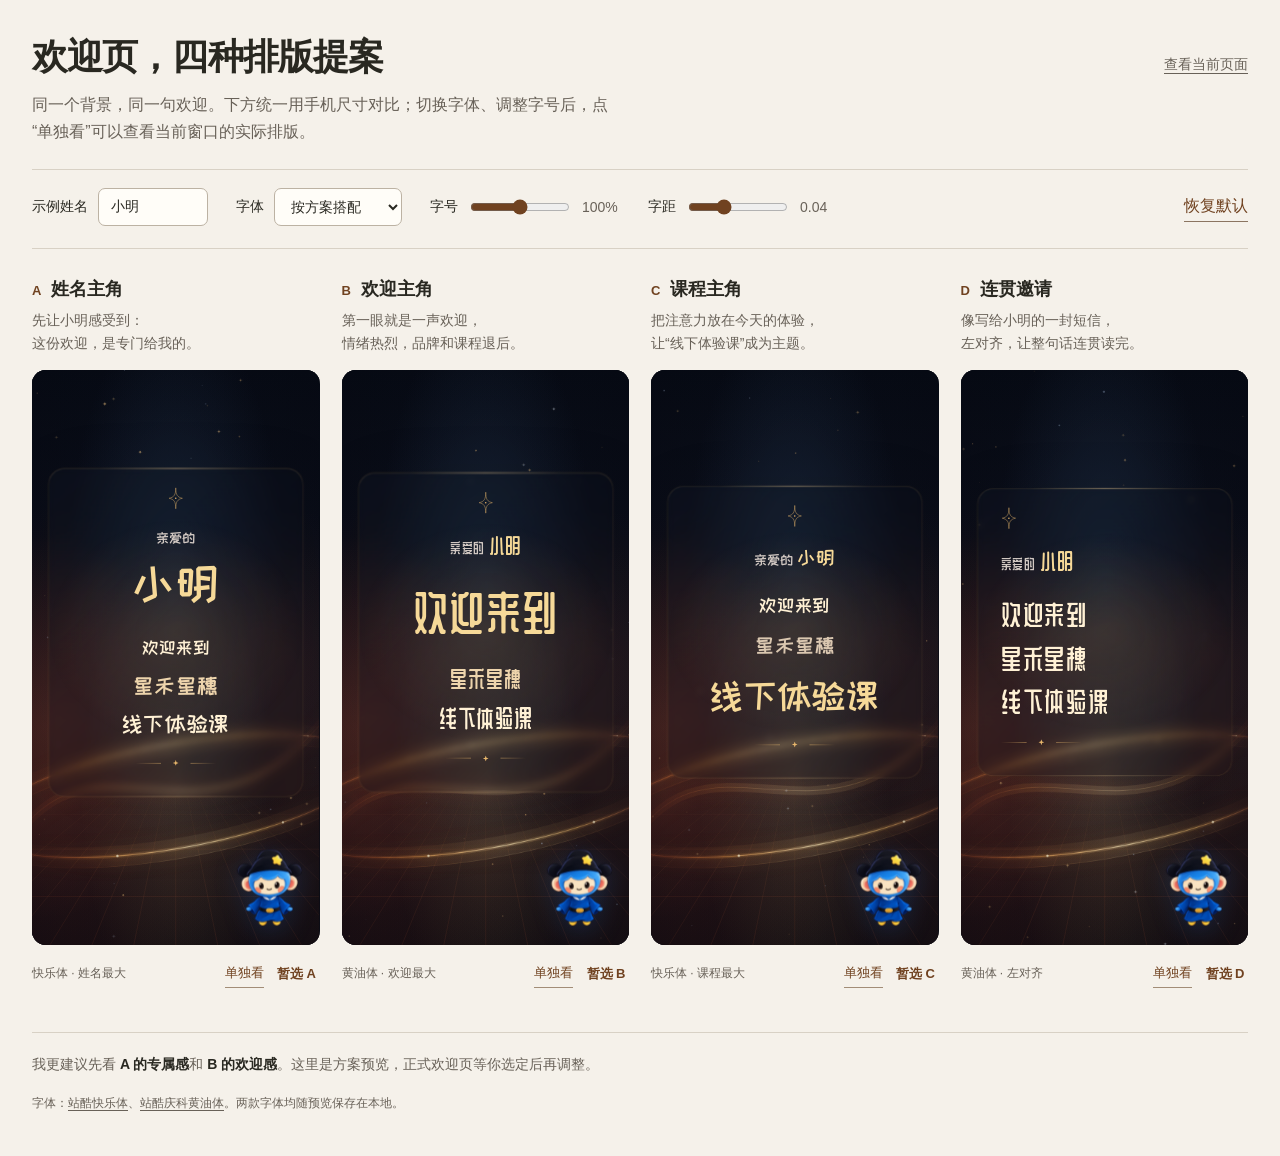
==== typography-preview.html @ 37e227c2 "Add four playful typography proposals for welcome page" ====
<!doctype html>
<html lang="zh-CN">
<head>
  <meta charset="utf-8" />
  <meta name="viewport" content="width=device-width, initial-scale=1" />
  <meta name="theme-color" content="#f5f1ea" />
  <meta name="robots" content="noindex" />
  <title>欢迎页 · 四种排版提案</title>
  <style>
    :root { color-scheme: light; --paper: #f5f1ea; --ink: #292821; --muted: #686158; --line: #d8d1c5; --accent: #704220; }
    * { box-sizing: border-box; }
    body { margin: 0; background: var(--paper); color: var(--ink); font-family: "PingFang SC", "Microsoft YaHei", sans-serif; }
    button, input, select { font: inherit; }
    button, select { cursor: pointer; }
    button, input, select { accent-color: var(--accent); }
    :focus-visible { outline: 2px solid var(--accent); outline-offset: 4px; }
    ::selection { background: #e8d5b8; color: #292821; }
    .review { max-width: 1600px; margin: auto; padding: 34px 32px 42px; }
    .review-heading { display: flex; align-items: baseline; justify-content: space-between; gap: 24px; }
    h1 { margin: 0; font-size: clamp(24px, 3vw, 36px); line-height: 1.25; letter-spacing: -.025em; font-weight: 600; }
    .current-link { color: var(--muted); font-size: 14px; text-underline-offset: 4px; white-space: nowrap; }
    .intro { max-width: 65ch; margin: 12px 0 24px; color: var(--muted); font-size: 16px; line-height: 1.7; }
    .controls { display: flex; flex-wrap: wrap; align-items: center; gap: 18px 28px; padding: 18px 0 22px; border-top: 1px solid var(--line); border-bottom: 1px solid var(--line); }
    .control { display: flex; align-items: center; gap: 10px; font-size: 14px; }
    .control label { white-space: nowrap; }
    input[type="text"], select { height: 38px; padding: 0 12px; border: 1px solid #bcb2a3; border-radius: 7px; color: var(--ink); background: #fffdf8; }
    input[type="text"] { width: 110px; }
    select { max-width: 180px; }
    input[type="range"] { width: 100px; }
    output { min-width: 38px; font-variant-numeric: tabular-nums; color: var(--muted); }
    .reset { margin-left: auto; border: 0; border-bottom: 1px solid #8b7561; padding: 4px 0; background: transparent; color: var(--accent); }
    .variants { display: grid; grid-template-columns: repeat(4, minmax(0, 1fr)); gap: 22px; margin-top: 28px; }
    .variant { min-width: 0; padding-bottom: 16px; border-bottom: 2px solid transparent; }
    .variant.is-picked { border-bottom-color: var(--accent); }
    .variant-heading { display: flex; gap: 10px; align-items: baseline; }
    .letter { font-size: 13px; color: var(--accent); font-weight: 700; }
    h2 { margin: 0; font-size: 18px; font-weight: 600; }
    .variant-summary { margin: 8px 0 16px; color: var(--muted); font-size: 14px; line-height: 1.6; min-height: 45px; }
    .stage { width: 100%; aspect-ratio: 390 / 780; position: relative; overflow: hidden; background: #070b15; border-radius: 14px; }
    .stage iframe { position: absolute; inset: 0 auto auto 0; width: 390px; height: 780px; border: 0; transform-origin: 0 0; }
    .stage[data-ready="false"]::after { position: absolute; inset: 0; content: "字体准备中…"; display: grid; place-items: center; color: #e9d6b8; background: #070b15; font-size: 14px; pointer-events: none; }
    .variant-footer { display: flex; justify-content: space-between; align-items: center; gap: 8px; margin-top: 14px; }
    .font-note { margin: 0; color: var(--muted); font-size: 12px; }
    .actions { display: flex; gap: 10px; }
    .actions a, .pick { padding: 5px 0; color: var(--accent); background: transparent; border: 0; text-decoration: none; font-size: 13px; }
    .actions a { border-bottom: 1px solid #a28d77; }
    .pick { min-width: 46px; font-weight: 600; }
    .pick[aria-pressed="true"] { color: #3d4e2f; }
    .selection { margin: 26px 0 0; padding-top: 20px; border-top: 1px solid var(--line); color: var(--muted); font-size: 14px; line-height: 1.7; }
    .selection strong { color: var(--ink); }
    .font-sources { margin: 16px 0 0; color: var(--muted); font-size: 12px; line-height: 1.7; }
    .font-sources a { color: inherit; text-underline-offset: 3px; }
    @media (max-width: 1100px) { .variants { grid-template-columns: repeat(2, minmax(0, 1fr)); gap: 30px 24px; } .stage { max-width: 390px; } .reset { margin-left: 0; } }
    @media (max-width: 600px) {
      .review { padding: 24px 20px 32px; }
      .review-heading { align-items: flex-start; gap: 16px; }
      h1 { max-width: 8em; font-size: 25px; }
      .current-link { font-size: 12px; padding-top: 6px; }
      .intro { font-size: 14px; margin-bottom: 18px; }
      .controls { gap: 14px 18px; padding-block: 16px; }
      .control { flex-wrap: wrap; gap: 8px; font-size: 13px; }
      input[type="text"] { width: 86px; }
      select { width: 150px; padding-inline: 8px; }
      .variants { grid-template-columns: minmax(0, 1fr); gap: 34px; }
      .variant-summary { min-height: 0; }
      .stage { margin-inline: auto; }
    }
  </style>
</head>
<body>
  <main class="review">
    <div class="review-heading">
      <h1>欢迎页，四种排版提案</h1>
      <a class="current-link" href="index.html">查看当前页面</a>
    </div>
    <p class="intro">同一个背景，同一句欢迎。下方统一用手机尺寸对比；切换字体、调整字号后，点“单独看”可以查看当前窗口的实际排版。</p>
    <form class="controls" onsubmit="return false">
      <div class="control"><label for="preview-name">示例姓名</label><input id="preview-name" type="text" value="小明" maxlength="16" autocomplete="off" /></div>
      <div class="control"><label for="preview-font">字体</label><select id="preview-font"><option value="scheme">按方案搭配</option value="playful">站酷快乐体 · 活泼</option><option value="butter">黄油体 · 圆润</option></select></div>
      <div class="control"><label for="preview-scale">字号</label><input id="preview-scale" type="range" min="85" max="115" step="5" value="100" /><output for="preview-scale" id="scale-output">100%</output></div>
      <div class="control"><label for="preview-tracking">字距</label><input id="preview-tracking" type="range" min="0" max="12" step="1" value="4" /><output for="preview-tracking" id="tracking-output">0.04</output></div>
      <button class="reset" type="button" id="reset-preview">恢复默认</button>
    </form>
    <section class="variants" aria-label="四种欢迎页排版对比">
      <article class="variant" data-scheme="a">
        <div class="variant-heading"><span class="letter">A</span><h2>姓名主角</h2></div>
        <p class="variant-summary">先让小明感受到：<br />这份欢迎，是专门给我的。</p>
        <div class="stage" data-ready="false"><iframe src="previews/a-name.html" title="方案 A：姓名主角" loading="eager"></iframe></div>
        <div class="variant-footer"><p class="font-note">快乐体 · 姓名最大</p><div class="actions"><a href="previews/a-name.html" target="_blank" rel="noopener">单独看</a><button class="pick" type="button" aria-pressed="false" data-pick="a">暂选 A</button></div></div>
      </article>
      <article class="variant" data-scheme="b">
        <div class="variant-heading"><span class="letter">B</span><h2>欢迎主角</h2></div>
        <p class="variant-summary">第一眼就是一声欢迎，<br />情绪热烈，品牌和课程退后。</p>
        <div class="stage" data-ready="false"><iframe src="previews/b-welcome.html" title="方案 B：欢迎主角" loading="eager"></iframe></div>
        <div class="variant-footer"><p class="font-note">黄油体 · 欢迎最大</p><div class="actions"><a href="previews/b-welcome.html" target="_blank" rel="noopener">单独看</a><button class="pick" type="button" aria-pressed="false" data-pick="b">暂选 B</button></div></div>
      </article>
      <article class="variant" data-scheme="c">
        <div class="variant-heading"><span class="letter">C</span><h2>课程主角</h2></div>
        <p class="variant-summary">把注意力放在今天的体验，<br />让“线下体验课”成为主题。</p>
        <div class="stage" data-ready="false"><iframe src="previews/c-course.html" title="方案 C：课程主角" loading="eager"></iframe></div>
        <div class="variant-footer"><p class="font-note">快乐体 · 课程最大</p><div class="actions"><a href="previews/c-course.html" target="_blank" rel="noopener">单独看</a><button class="pick" type="button" aria-pressed="false" data-pick="c">暂选 C</button></div></div>
      </article>
      <article class="variant" data-scheme="d">
        <div class="variant-heading"><span class="letter">D</span><h2>连贯邀请</h2></div>
        <p class="variant-summary">像写给小明的一封短信，<br />左对齐，让整句话连贯读完。</p>
        <div class="stage" data-ready="false"><iframe src="previews/d-sentence.html" title="方案 D：连贯邀请" loading="eager"></iframe></div>
        <div class="variant-footer"><p class="font-note">黄油体 · 左对齐</p><div class="actions"><a href="previews/d-sentence.html" target="_blank" rel="noopener">单独看</a><button class="pick" type="button" aria-pressed="false" data-pick="d">暂选 D</button></div></div>
      </article>
    </section>
    <p class="selection" id="selection-status" role="status">我更建议先看 <strong>A 的专属感</strong>和 <strong>B 的欢迎感</strong>。这里是方案预览，正式欢迎页等你选定后再调整。</p>
    <p class="font-sources">字体：<a href="https://github.com/google/fonts/tree/main/ofl/zcoolkuaile" target="_blank" rel="noopener">站酷快乐体</a>、<a href="https://github.com/google/fonts/tree/main/ofl/zcoolqingkehuangyou" target="_blank" rel="noopener">站酷庆科黄油体</a>。两款字体均随预览保存在本地。</p>
  </main>
  <script>
    (() => {
      const frames = [...document.querySelectorAll('.stage iframe')];
      const nameInput = document.querySelector('#preview-name');
      const fontInput = document.querySelector('#preview-font');
      const scaleInput = document.querySelector('#preview-scale');
      const trackingInput = document.querySelector('#preview-tracking');
      const scaleOutput = document.querySelector('#scale-output');
      const trackingOutput = document.querySelector('#tracking-output');
      const status = document.querySelector('#selection-status');
      const initialStatus = status.innerHTML;
      const fontFamilies = { playful: '"ZCOOL KuaiLe", sans-serif', butter: '"ZCOOL QingKe HuangYou", sans-serif' };
      const schemeNames = { a: '姓名主角', b: '欢迎主角', c: '课程主角', d: '连贯邀请' };

      function applySettings() {
        scaleOutput.value = `${scaleInput.value}%`;
        trackingOutput.value = (Number(trackingInput.value) / 100).toFixed(2);
        for (const frame of frames) {
          const doc = frame.contentDocument;
          const name = doc?.querySelector('#attendee-name');
          if (!name) continue;
          name.textContent = nameInput.value.trim() || '小明';
          doc.documentElement.style.setProperty('--type-scale', String(Number(scaleInput.value) / 100));
          doc.documentElement.style.setProperty('--type-tracking', `${Number(trackingInput.value) / 100}em`);
          if (fontInput.value === 'scheme') doc.documentElement.style.removeProperty('--preview-font');
          else doc.documentElement.style.setProperty('--preview-font', fontFamilies[fontInput.value]);
          const standaloneUrl = new URL(frame.getAttribute('src'), document.baseURI);
          standaloneUrl.search = new URLSearchParams({ name: name.textContent, font: fontInput.value, scale: scaleInput.value, tracking: trackingInput.value }).toString();
          frame.closest('.variant').querySelector('.actions a').href = standaloneUrl.href;
        }
      }

      const resizeObserver = new ResizeObserver(entries => {
        for (const entry of entries) entry.target.querySelector('iframe').style.transform = `scale(${entry.contentRect.width / 390})`;
      });
      for (const frame of frames) {
        resizeObserver.observe(frame.parentElement);
        frame.addEventListener('load', async () => {
          applySettings();
          await frame.contentDocument.fonts.ready;
          frame.parentElement.dataset.ready = 'true';
        });
      }
      for (const control of [nameInput, fontInput, scaleInput, trackingInput]) control.addEventListener('input', applySettings);
      for (const pick of document.querySelectorAll('[data-pick]')) {
        pick.addEventListener('click', () => {
          for (const other of document.querySelectorAll('[data-pick]')) other.setAttribute('aria-pressed', String(other === pick));
          for (const card of document.querySelectorAll('[data-scheme]')) card.classList.toggle('is-picked', card.dataset.scheme === pick.dataset.pick);
          status.textContent = `当前暂选：${pick.dataset.pick.toUpperCase()} · ${schemeNames[pick.dataset.pick]}。你可以继续调字体、字号和字距，最后把喜欢的方案告诉我。`;
        });
      }
      document.querySelector('#reset-preview').addEventListener('click', () => {
        nameInput.value = '小明'; fontInput.value = 'scheme'; scaleInput.value = '100'; trackingInput.value = '4';
        applySettings();
        for (const pick of document.querySelectorAll('[data-pick]')) pick.setAttribute('aria-pressed', 'false');
        for (const card of document.querySelectorAll('[data-scheme]')) card.classList.remove('is-picked');
        status.innerHTML = initialStatus;
      });
    })();
  </script>
</body>
</html>
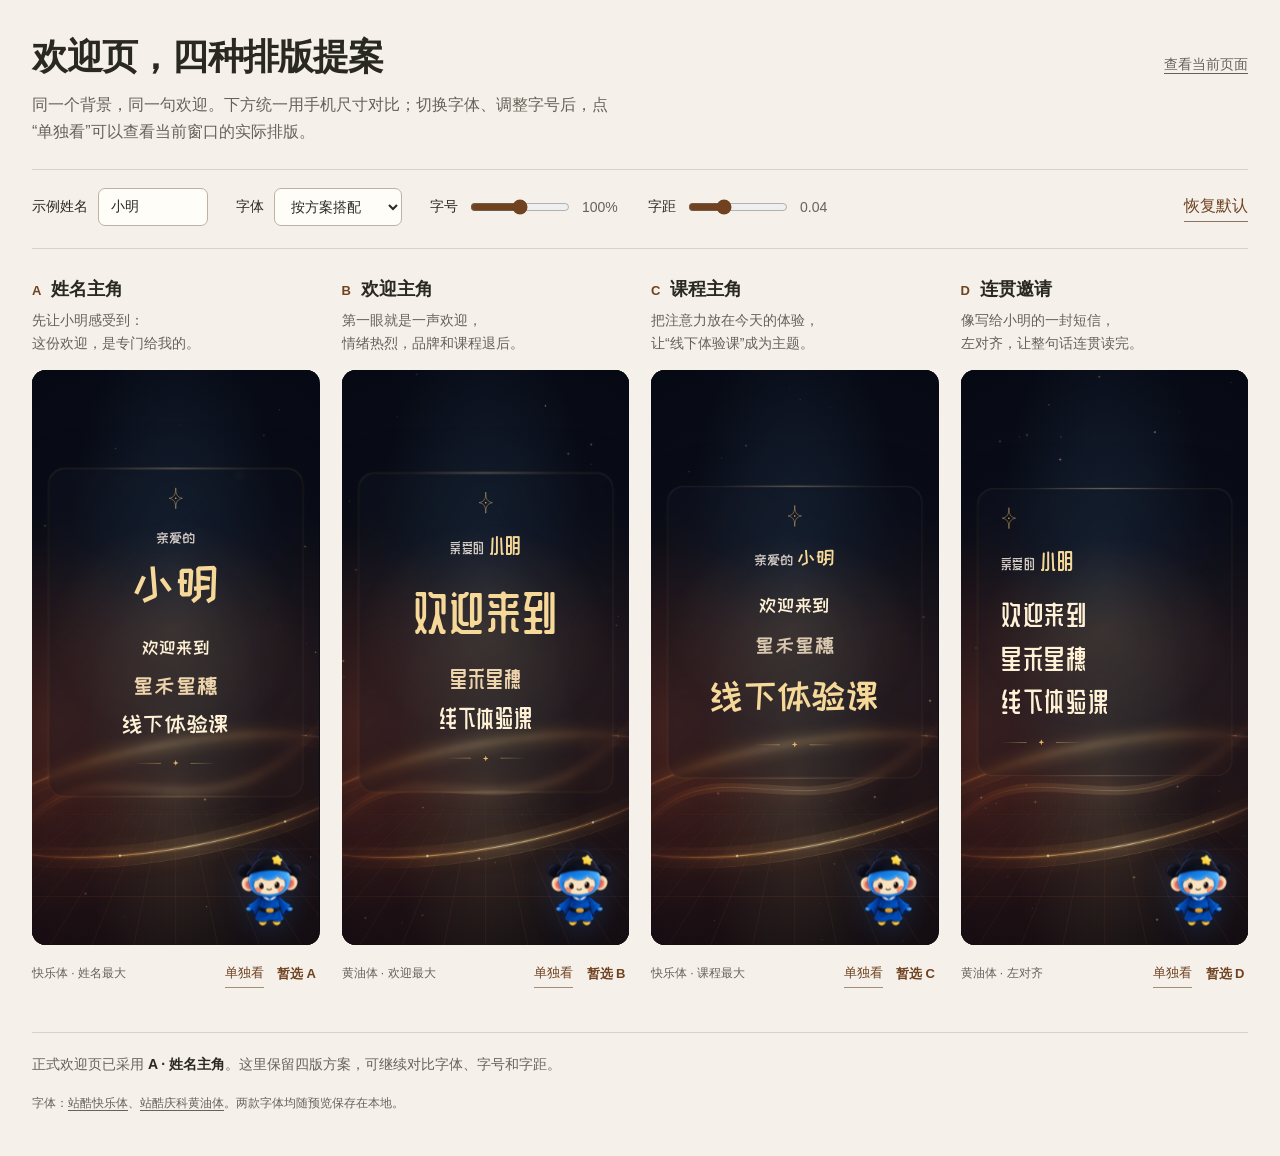
==== commit 2cad97f9: "Apply selected A typography to welcome page" ====
--- a/typography-preview.html
+++ b/typography-preview.html
@@ -107,7 +107,7 @@
         <div class="variant-footer"><p class="font-note">黄油体 · 左对齐</p><div class="actions"><a href="previews/d-sentence.html" target="_blank" rel="noopener">单独看</a><button class="pick" type="button" aria-pressed="false" data-pick="d">暂选 D</button></div></div>
       </article>
     </section>
-    <p class="selection" id="selection-status" role="status">我更建议先看 <strong>A 的专属感</strong>和 <strong>B 的欢迎感</strong>。这里是方案预览，正式欢迎页等你选定后再调整。</p>
+    <p class="selection" id="selection-status" role="status">正式欢迎页已采用 <strong>A · 姓名主角</strong>。这里保留四版方案，可继续对比字体、字号和字距。</p>
     <p class="font-sources">字体：<a href="https://github.com/google/fonts/tree/main/ofl/zcoolkuaile" target="_blank" rel="noopener">站酷快乐体</a>、<a href="https://github.com/google/fonts/tree/main/ofl/zcoolqingkehuangyou" target="_blank" rel="noopener">站酷庆科黄油体</a>。两款字体均随预览保存在本地。</p>
   </main>
   <script>
